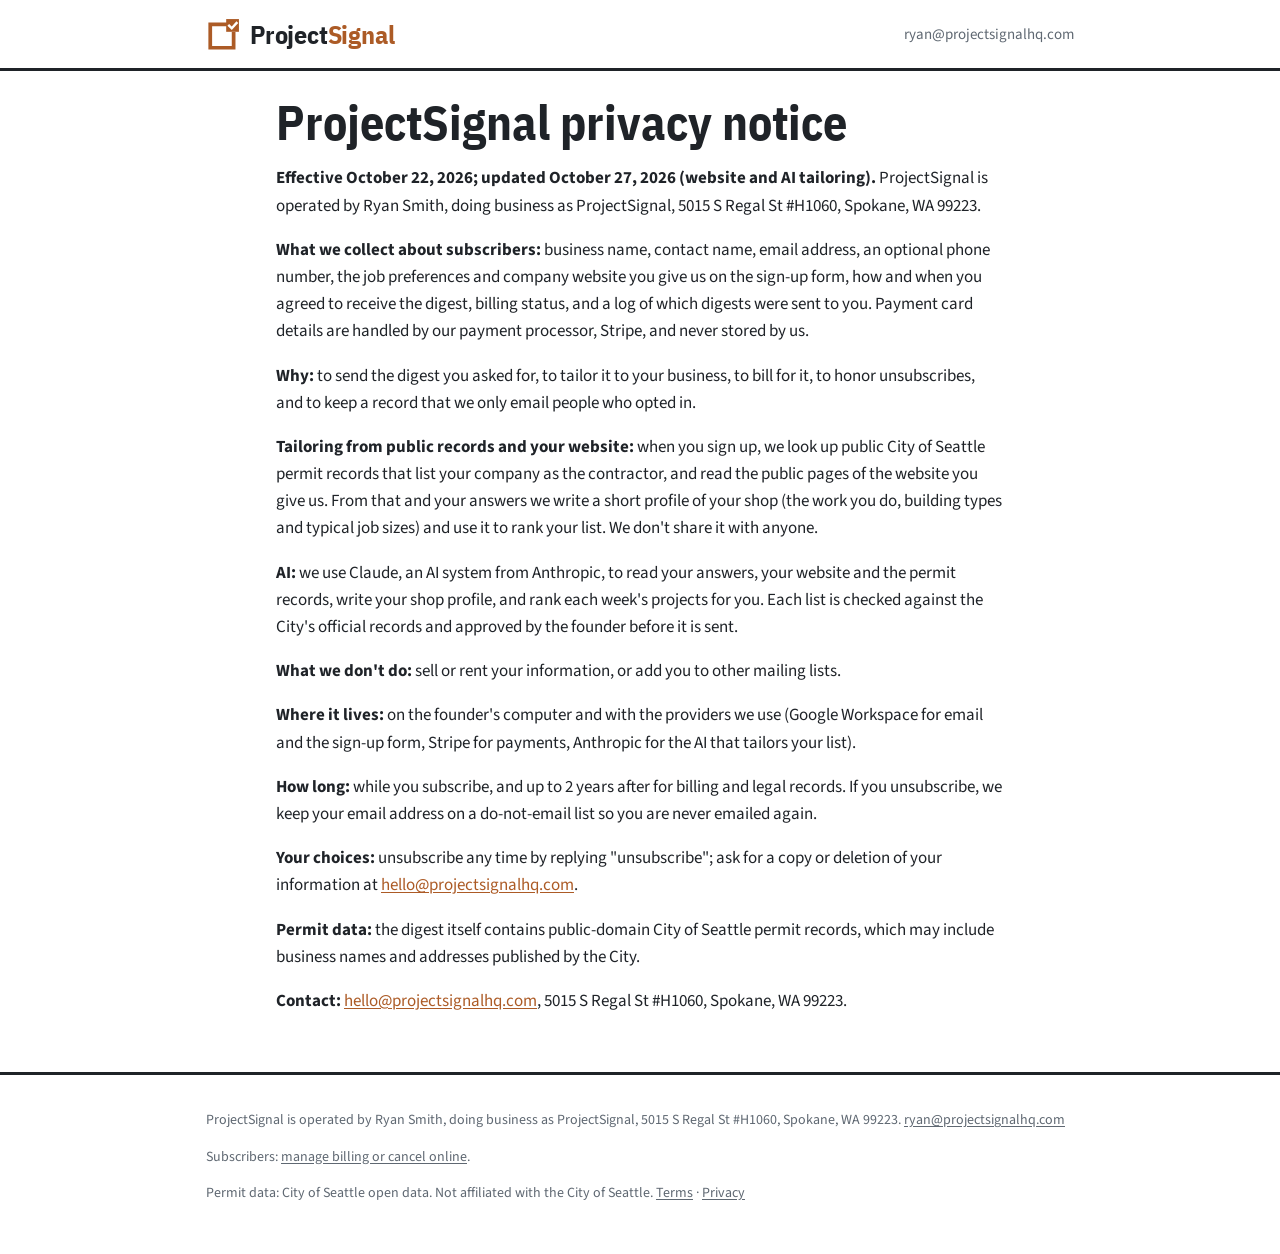
==== privacy.html @ 1ce3e900 "Sign-up: company website field, confirmation page, timeout handling; privacy notice: website + AI ta" ====
<!doctype html>
<html lang="en">
<head>
<meta charset="utf-8">
<meta name="viewport" content="width=device-width,initial-scale=1">
<title>Privacy notice | ProjectSignal</title>
<meta name="description" content="ProjectSignal privacy notice">
<link rel="icon" href="favicon.svg" type="image/svg+xml">
<link rel="canonical" href="https://projectsignalhq.com/privacy.html">
<meta property="og:type" content="website">
<meta property="og:site_name" content="ProjectSignal">
<meta property="og:title" content="Privacy notice | ProjectSignal">
<meta property="og:description" content="ProjectSignal privacy notice">
<meta property="og:url" content="https://projectsignalhq.com/privacy.html">
<meta property="og:image" content="https://projectsignalhq.com/brand/og-card.png">
<meta property="og:image:width" content="1200">
<meta property="og:image:height" content="630">
<meta name="twitter:card" content="summary_large_image">
<link rel="preconnect" href="https://fonts.googleapis.com"><link rel="preconnect" href="https://fonts.gstatic.com" crossorigin><link rel="stylesheet" href="https://fonts.googleapis.com/css2?family=IBM+Plex+Mono:wght@500&family=IBM+Plex+Sans+Condensed:wght@600;700&family=Source+Sans+3:wght@400;600;700&display=swap">
<link rel="stylesheet" href="styles.css">
</head>
<body>
<header class="top"><div class="wrap"><a class="wordmark" href="index.html"><img src="favicon.svg" alt=""><span class="wm">Project<span>Signal</span></span></a><a class="contact" href="mailto:ryan@projectsignalhq.com">ryan@projectsignalhq.com</a></div></header>
<main class="wrap doc">
<h1>ProjectSignal privacy notice</h1>
<p><strong>Effective October 22, 2026; updated October 27, 2026 (website and AI tailoring).</strong> ProjectSignal is operated by Ryan Smith, doing business as ProjectSignal, 5015 S Regal St #H1060, Spokane, WA 99223.</p>
<p><strong>What we collect about subscribers:</strong> business name, contact name, email address, an optional phone number, the job preferences and company website you give us on the sign-up form, how and when you agreed to receive the digest, billing status, and a log of which digests were sent to you. Payment card details are handled by our payment processor, Stripe, and never stored by us.</p>
<p><strong>Why:</strong> to send the digest you asked for, to tailor it to your business, to bill for it, to honor unsubscribes, and to keep a record that we only email people who opted in.</p>
<p><strong>Tailoring from public records and your website:</strong> when you sign up, we look up public City of Seattle permit records that list your company as the contractor, and read the public pages of the website you give us. From that and your answers we write a short profile of your shop (the work you do, building types and typical job sizes) and use it to rank your list. We don't share it with anyone.</p>
<p><strong>AI:</strong> we use Claude, an AI system from Anthropic, to read your answers, your website and the permit records, write your shop profile, and rank each week's projects for you. Each list is checked against the City's official records and approved by the founder before it is sent.</p>
<p><strong>What we don't do:</strong> sell or rent your information, or add you to other mailing lists.</p>
<p><strong>Where it lives:</strong> on the founder's computer and with the providers we use (Google Workspace for email and the sign-up form, Stripe for payments, Anthropic for the AI that tailors your list).</p>
<p><strong>How long:</strong> while you subscribe, and up to 2 years after for billing and legal records. If you unsubscribe, we keep your email address on a do-not-email list so you are never emailed again.</p>
<p><strong>Your choices:</strong> unsubscribe any time by replying "unsubscribe"; ask for a copy or deletion of your information at <a href="mailto:hello@projectsignalhq.com">hello@projectsignalhq.com</a>.</p>
<p><strong>Permit data:</strong> the digest itself contains public-domain City of Seattle permit records, which may include business names and addresses published by the City.</p>
<p><strong>Contact:</strong> <a href="mailto:hello@projectsignalhq.com">hello@projectsignalhq.com</a>, 5015 S Regal St #H1060, Spokane, WA 99223.</p>
</main>
<footer><div class="wrap"><p>ProjectSignal is operated by Ryan Smith, doing business as ProjectSignal, 5015 S Regal St #H1060, Spokane, WA 99223. <a href="mailto:ryan@projectsignalhq.com">ryan@projectsignalhq.com</a></p><p>Subscribers: <a href="https://billing.stripe.com/p/login/8x228q0Ri2bh69bcdr8Zq00">manage billing or cancel online</a>.</p><p>Permit data: City of Seattle open data. Not affiliated with the City of Seattle. <a href="terms.html">Terms</a> · <a href="privacy.html">Privacy</a></p></div></footer>
</body>
</html>
---- styles.css ----
/* ProjectSignal: "Permit Mark" identity on white. Accent #AC5B26 (white text 4.9:1; on white 5.0:1+). */
:root{--paper:#FFFFFF;--sheet:#FFFFFF;--panel:#F6F4F0;--ink:#1F2328;--muted:#5F6872;--rule:#D9D2C5;--accent:#AC5B26;--on-accent:#FFFFFF;--link:#AC5B26}
*{box-sizing:border-box}
html{-webkit-text-size-adjust:100%}
body{margin:0;background:var(--paper);color:var(--ink);font:17px/1.6 "Source Sans 3",-apple-system,"Segoe UI",Roboto,Arial,sans-serif}
a{color:var(--link);text-underline-offset:2px}
h1,h2,h3,.wordmark,.eyebrow{font-family:"IBM Plex Sans Condensed","Arial Narrow",Arial,sans-serif}
.mono{font-family:"IBM Plex Mono",ui-monospace,Menlo,monospace;font-variant-numeric:tabular-nums}
.wrap{max-width:900px;margin:0 auto;padding-left:16px;padding-right:16px}
header.top{border-bottom:3px solid var(--ink)}
header.top .wrap{display:flex;align-items:center;justify-content:space-between;gap:12px;padding-top:14px;padding-bottom:12px}
.wordmark{display:flex;align-items:center;gap:10px;text-decoration:none;font-weight:700;font-size:26px;letter-spacing:-.2px;color:var(--ink)}
.wordmark .wm span{color:var(--accent)}
.wordmark img{width:34px;height:34px;display:block}
.top .contact{font-size:15px;color:var(--muted);text-decoration:none}
.hero{padding-top:40px;padding-bottom:28px}
.eyebrow{color:var(--accent);font-weight:700;font-size:14px;letter-spacing:.08em;text-transform:uppercase;margin:0 0 8px}
h1{font-size:clamp(32px,5.4vw,48px);line-height:1.08;margin:0 0 14px}
.lede{font-size:19px;margin:0 0 20px;max-width:680px}
.btn{display:inline-block;background:var(--accent);color:var(--on-accent);text-decoration:none;font-weight:700;padding:12px 20px;border-radius:4px}
.small{color:var(--muted);font-size:15px}
.sheet{background:var(--sheet);border:1px solid var(--rule);border-top:4px solid var(--accent);margin:8px 0 10px}
.sheet-head{display:flex;justify-content:space-between;flex-wrap:wrap;gap:6px 16px;padding:12px 16px;border-bottom:1px solid var(--rule);font-size:15px}
.sheet-head b{font-family:"IBM Plex Sans Condensed","Arial Narrow",Arial,sans-serif;font-size:19px}
.row{display:grid;grid-template-columns:130px 1fr;gap:4px 16px;padding:14px 16px;border-bottom:1px solid var(--rule)}
.row:last-child{border-bottom:0}
.value{font-weight:600;font-size:17px}
.desc{margin:0 0 4px}
.meta{color:var(--muted);font-size:14px}
.more{padding:12px 16px;background:var(--panel);font-weight:600}
section{padding-top:30px;padding-bottom:30px;border-top:1px solid var(--rule)}
h2{font-size:26px;margin:0 0 12px}
.note{background:var(--sheet);border-left:4px solid var(--accent);padding:16px 18px;max-width:700px}
.note p{margin:0 0 10px}
.note p:last-child{margin:0}
.terms{display:grid;grid-template-columns:repeat(auto-fit,minmax(240px,1fr));gap:12px;margin:0;padding:0;list-style:none}
.terms li{background:var(--sheet);border:1px solid var(--rule);padding:12px 14px}
.terms b{display:block}
footer{border-top:3px solid var(--ink);color:var(--muted);font-size:14px;padding-top:20px;padding-bottom:36px;margin-top:10px}
footer a{color:var(--muted)}
.doc{padding-top:26px;padding-bottom:30px;max-width:760px}
.doc li{margin:6px 0}
@media (max-width:560px){.row{grid-template-columns:1fr}.wordmark{font-size:22px}.top .contact{display:none}}
.steps{display:grid;grid-template-columns:repeat(auto-fit,minmax(300px,1fr));gap:14px;margin:0;padding:0;list-style:none}
.steps li{border:1px solid var(--rule);border-top:3px solid var(--ink);padding:14px 16px}
.steps b{display:block;font-family:"IBM Plex Sans Condensed","Arial Narrow",Arial,sans-serif;font-size:19px;margin-bottom:4px}
.preview .row{grid-template-columns:140px 1fr}
.lock{color:var(--muted);font-size:14px}
.price{font-family:"IBM Plex Sans Condensed","Arial Narrow",Arial,sans-serif;font-size:42px;font-weight:700;margin:0}
.price small{font-size:18px;font-weight:600;color:var(--muted)}
.included{columns:2 260px;column-gap:28px;padding-left:20px}
.included li{margin:0 0 8px;break-inside:avoid}
.stat{font-weight:700;color:var(--accent)}
@media (max-width:560px){.preview .row{grid-template-columns:1fr}.price{font-size:36px}}
.form{display:grid;gap:16px;max-width:640px;margin-top:20px}
.form label{display:grid;gap:6px;font-weight:600}
.form input:not([type=checkbox]),.form select,.form textarea{font:inherit;font-weight:400;padding:10px 12px;border:1px solid #B9B2A6;border-radius:4px;background:#fff;color:var(--ink);width:100%}
.form input:focus,.form select:focus,.form textarea:focus{outline:2px solid var(--accent);outline-offset:1px}
.form fieldset{border:1px solid var(--rule);padding:12px 14px;margin:0;display:grid;gap:6px}
.form legend{font-weight:600;padding:0 4px}
.form .opt{display:flex;gap:10px;align-items:flex-start;font-weight:400}
.form .opt input{margin-top:5px;width:18px;height:18px;accent-color:var(--accent)}
.form .consent{background:var(--panel);padding:12px 14px}
.two{display:grid;grid-template-columns:1fr 1fr;gap:16px}
.hint{font-weight:400;font-size:14px;color:var(--muted)}
.req{color:var(--accent)}
.hp{position:absolute;left:-9999px;width:1px;height:1px;overflow:hidden}
.error{color:#B42318;font-weight:600;margin:0}
.notice{background:var(--panel);padding:12px 14px;border-left:4px solid var(--accent)}
.form .btn{border:0;cursor:pointer;font:700 17px "Source Sans 3",-apple-system,"Segoe UI",Roboto,Arial,sans-serif;justify-self:start}
.form .btn:disabled{opacity:.6;cursor:default}
@media (max-width:560px){.two{grid-template-columns:1fr}}
/* Photos (Adobe Stock, Enhanced license; sources and license record in docs/site_publishing.md) */
.band{margin:0;border-top:1px solid var(--rule)}
.band img{display:block;width:100%;height:clamp(200px,34vw,420px);object-fit:cover;object-position:30% 60%}
.band+section{border-top:3px solid var(--ink)}
.photo{margin:18px 0 0}
.photo img{display:block;width:100%;height:clamp(190px,30vw,290px);object-fit:cover;border-top:3px solid var(--ink)}
.photo figcaption{color:var(--muted);font-size:15px;margin-top:8px;max-width:700px}
.ryan{display:grid;gap:18px}
.ryan .side{display:block;width:100%;height:100%;min-height:220px;max-height:320px;object-fit:cover}
@media (min-width:700px){.ryan:has(.side){grid-template-columns:1fr 1.4fr;align-items:stretch}.ryan .side{max-height:none}}
.next{list-style:none;margin:18px 0;padding:0;display:grid;gap:12px;max-width:700px}
.next li{border:1px solid var(--rule);border-left:4px solid var(--accent);padding:12px 16px}
.next b{display:block;font-family:"IBM Plex Sans Condensed","Arial Narrow",Arial,sans-serif;font-size:19px}
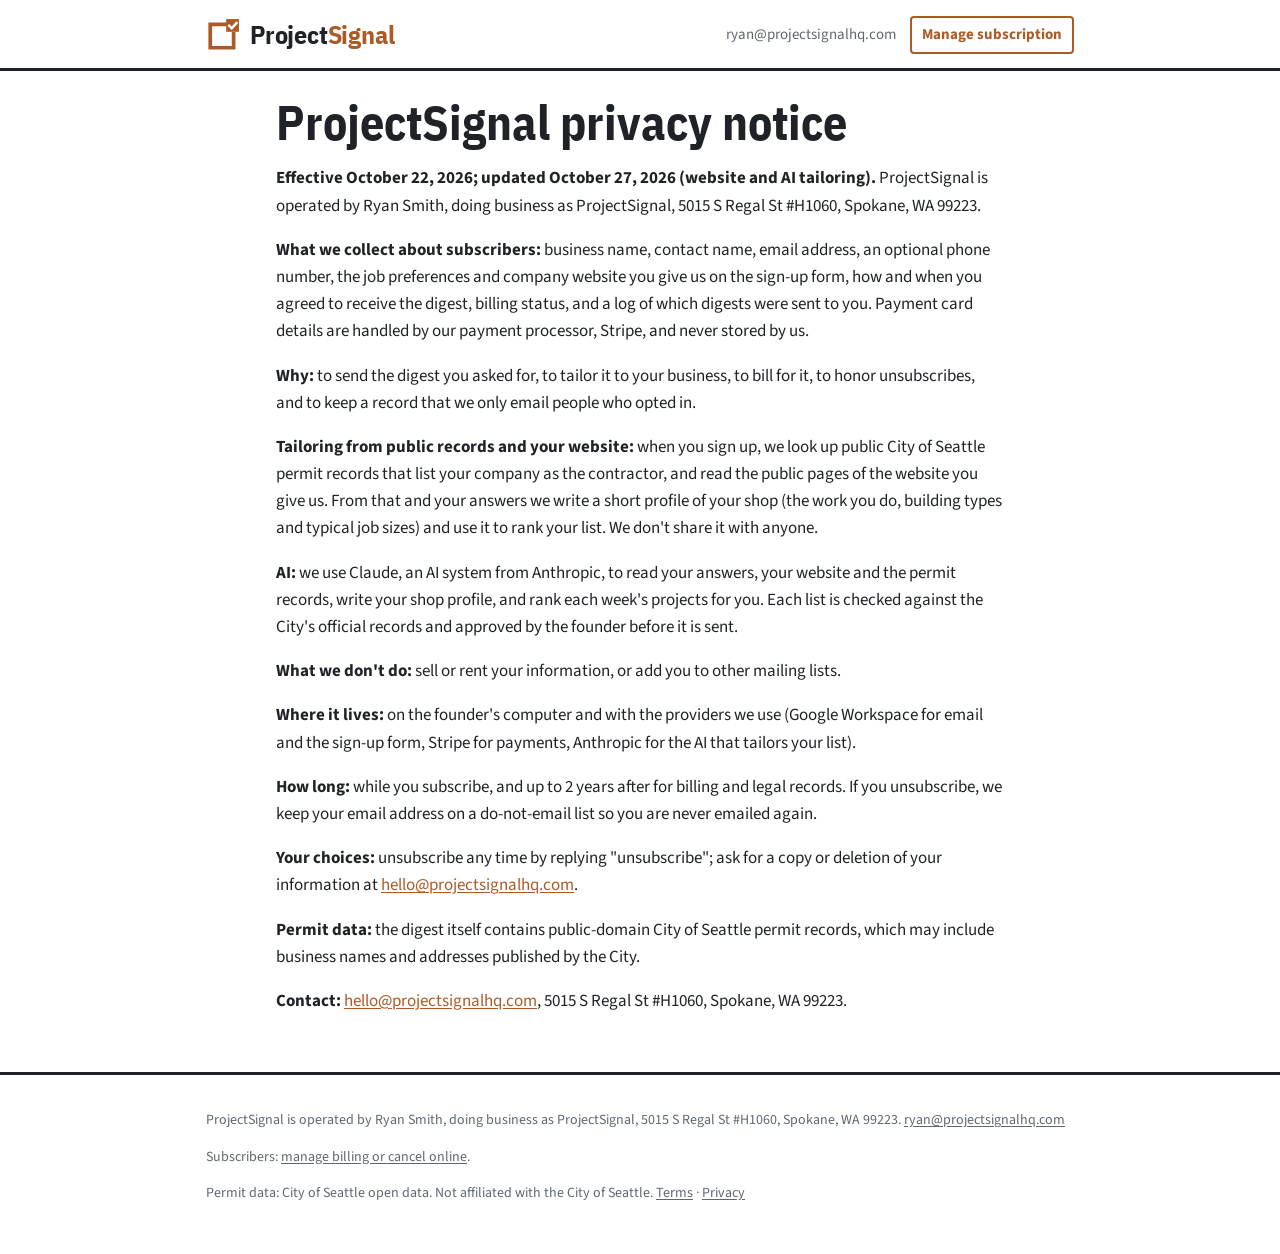
==== commit 8f232a06: "Header Manage subscription button; confirmation page shows the signup email" ====
--- a/privacy.html
+++ b/privacy.html
@@ -20,7 +20,7 @@
 <link rel="stylesheet" href="styles.css">
 </head>
 <body>
-<header class="top"><div class="wrap"><a class="wordmark" href="index.html"><img src="favicon.svg" alt=""><span class="wm">Project<span>Signal</span></span></a><a class="contact" href="mailto:ryan@projectsignalhq.com">ryan@projectsignalhq.com</a></div></header>
+<header class="top"><div class="wrap"><a class="wordmark" href="index.html"><img src="favicon.svg" alt=""><span class="wm">Project<span>Signal</span></span></a><nav class="topnav"><a class="contact" href="mailto:ryan@projectsignalhq.com">ryan@projectsignalhq.com</a><a class="manage" href="https://billing.stripe.com/p/login/8x228q0Ri2bh69bcdr8Zq00">Manage subscription</a></nav></div></header>
 <main class="wrap doc">
 <h1>ProjectSignal privacy notice</h1>
 <p><strong>Effective October 22, 2026; updated October 27, 2026 (website and AI tailoring).</strong> ProjectSignal is operated by Ryan Smith, doing business as ProjectSignal, 5015 S Regal St #H1060, Spokane, WA 99223.</p>
--- a/styles.css
+++ b/styles.css
@@ -83,3 +83,7 @@
 .next{list-style:none;margin:18px 0;padding:0;display:grid;gap:12px;max-width:700px}
 .next li{border:1px solid var(--rule);border-left:4px solid var(--accent);padding:12px 16px}
 .next b{display:block;font-family:"IBM Plex Sans Condensed","Arial Narrow",Arial,sans-serif;font-size:19px}
+.topnav{display:flex;align-items:center;gap:14px}
+.top .manage{font-size:15px;font-weight:700;color:var(--accent);text-decoration:none;border:2px solid var(--accent);border-radius:4px;padding:5px 10px;white-space:nowrap}
+.top .manage:hover{background:var(--accent);color:var(--on-accent)}
+@media (max-width:560px){.top .manage{font-size:14px;padding:4px 8px}}
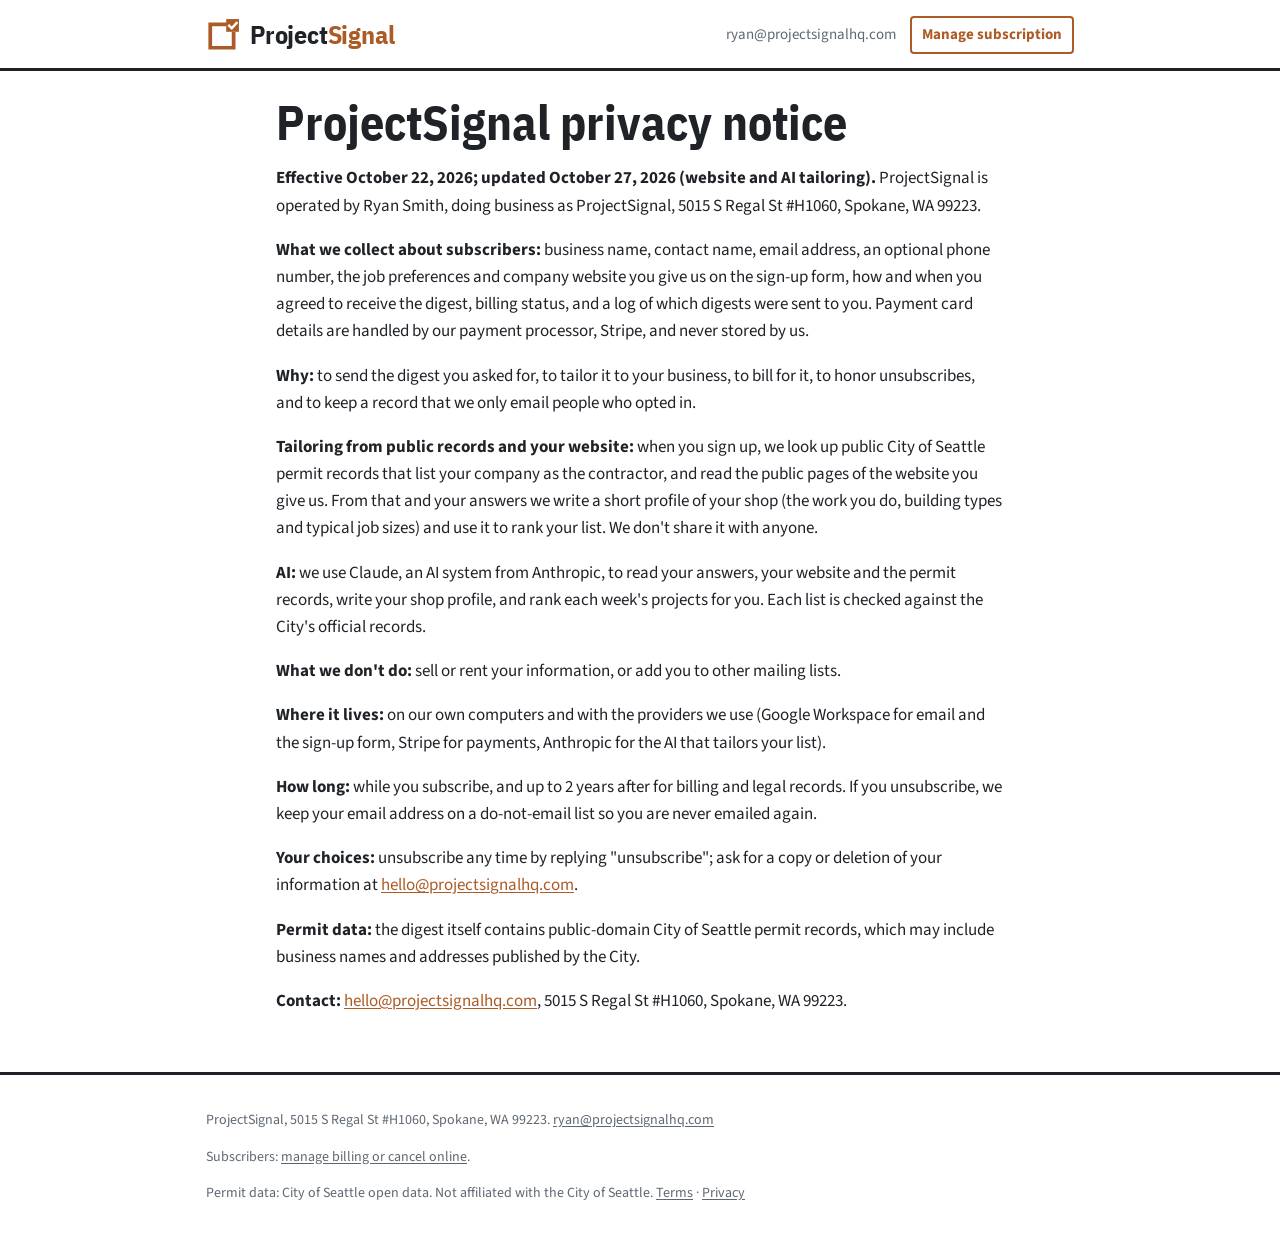
==== commit d4dd75b7: "Remove founder-approval claims and founder name outside the bio" ====
--- a/privacy.html
+++ b/privacy.html
@@ -27,14 +27,14 @@
 <p><strong>What we collect about subscribers:</strong> business name, contact name, email address, an optional phone number, the job preferences and company website you give us on the sign-up form, how and when you agreed to receive the digest, billing status, and a log of which digests were sent to you. Payment card details are handled by our payment processor, Stripe, and never stored by us.</p>
 <p><strong>Why:</strong> to send the digest you asked for, to tailor it to your business, to bill for it, to honor unsubscribes, and to keep a record that we only email people who opted in.</p>
 <p><strong>Tailoring from public records and your website:</strong> when you sign up, we look up public City of Seattle permit records that list your company as the contractor, and read the public pages of the website you give us. From that and your answers we write a short profile of your shop (the work you do, building types and typical job sizes) and use it to rank your list. We don't share it with anyone.</p>
-<p><strong>AI:</strong> we use Claude, an AI system from Anthropic, to read your answers, your website and the permit records, write your shop profile, and rank each week's projects for you. Each list is checked against the City's official records and approved by the founder before it is sent.</p>
+<p><strong>AI:</strong> we use Claude, an AI system from Anthropic, to read your answers, your website and the permit records, write your shop profile, and rank each week's projects for you. Each list is checked against the City's official records.</p>
 <p><strong>What we don't do:</strong> sell or rent your information, or add you to other mailing lists.</p>
-<p><strong>Where it lives:</strong> on the founder's computer and with the providers we use (Google Workspace for email and the sign-up form, Stripe for payments, Anthropic for the AI that tailors your list).</p>
+<p><strong>Where it lives:</strong> on our own computers and with the providers we use (Google Workspace for email and the sign-up form, Stripe for payments, Anthropic for the AI that tailors your list).</p>
 <p><strong>How long:</strong> while you subscribe, and up to 2 years after for billing and legal records. If you unsubscribe, we keep your email address on a do-not-email list so you are never emailed again.</p>
 <p><strong>Your choices:</strong> unsubscribe any time by replying "unsubscribe"; ask for a copy or deletion of your information at <a href="mailto:hello@projectsignalhq.com">hello@projectsignalhq.com</a>.</p>
 <p><strong>Permit data:</strong> the digest itself contains public-domain City of Seattle permit records, which may include business names and addresses published by the City.</p>
 <p><strong>Contact:</strong> <a href="mailto:hello@projectsignalhq.com">hello@projectsignalhq.com</a>, 5015 S Regal St #H1060, Spokane, WA 99223.</p>
 </main>
-<footer><div class="wrap"><p>ProjectSignal is operated by Ryan Smith, doing business as ProjectSignal, 5015 S Regal St #H1060, Spokane, WA 99223. <a href="mailto:ryan@projectsignalhq.com">ryan@projectsignalhq.com</a></p><p>Subscribers: <a href="https://billing.stripe.com/p/login/8x228q0Ri2bh69bcdr8Zq00">manage billing or cancel online</a>.</p><p>Permit data: City of Seattle open data. Not affiliated with the City of Seattle. <a href="terms.html">Terms</a> · <a href="privacy.html">Privacy</a></p></div></footer>
+<footer><div class="wrap"><p>ProjectSignal, 5015 S Regal St #H1060, Spokane, WA 99223. <a href="mailto:ryan@projectsignalhq.com">ryan@projectsignalhq.com</a></p><p>Subscribers: <a href="https://billing.stripe.com/p/login/8x228q0Ri2bh69bcdr8Zq00">manage billing or cancel online</a>.</p><p>Permit data: City of Seattle open data. Not affiliated with the City of Seattle. <a href="terms.html">Terms</a> · <a href="privacy.html">Privacy</a></p></div></footer>
 </body>
 </html>
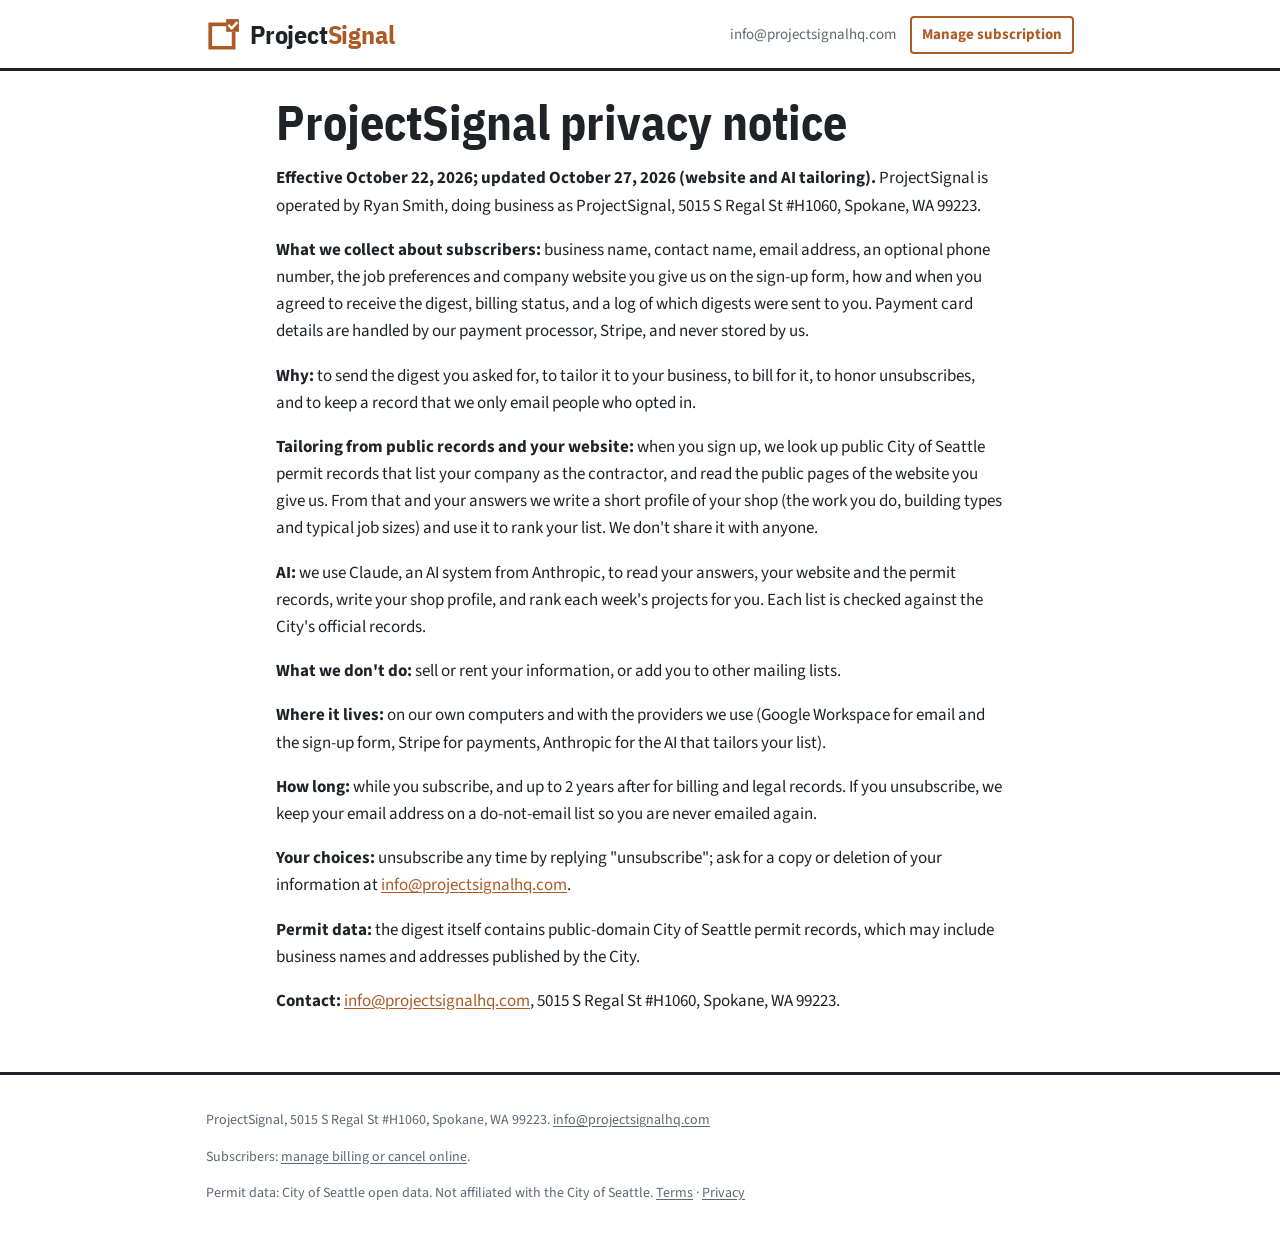
==== commit de93cfc7: "Company contact address is now info@projectsignalhq.com" ====
--- a/privacy.html
+++ b/privacy.html
@@ -20,7 +20,7 @@
 <link rel="stylesheet" href="styles.css">
 </head>
 <body>
-<header class="top"><div class="wrap"><a class="wordmark" href="index.html"><img src="favicon.svg" alt=""><span class="wm">Project<span>Signal</span></span></a><nav class="topnav"><a class="contact" href="mailto:ryan@projectsignalhq.com">ryan@projectsignalhq.com</a><a class="manage" href="https://billing.stripe.com/p/login/8x228q0Ri2bh69bcdr8Zq00">Manage subscription</a></nav></div></header>
+<header class="top"><div class="wrap"><a class="wordmark" href="index.html"><img src="favicon.svg" alt=""><span class="wm">Project<span>Signal</span></span></a><nav class="topnav"><a class="contact" href="mailto:info@projectsignalhq.com">info@projectsignalhq.com</a><a class="manage" href="https://billing.stripe.com/p/login/8x228q0Ri2bh69bcdr8Zq00">Manage subscription</a></nav></div></header>
 <main class="wrap doc">
 <h1>ProjectSignal privacy notice</h1>
 <p><strong>Effective October 22, 2026; updated October 27, 2026 (website and AI tailoring).</strong> ProjectSignal is operated by Ryan Smith, doing business as ProjectSignal, 5015 S Regal St #H1060, Spokane, WA 99223.</p>
@@ -31,10 +31,10 @@
 <p><strong>What we don't do:</strong> sell or rent your information, or add you to other mailing lists.</p>
 <p><strong>Where it lives:</strong> on our own computers and with the providers we use (Google Workspace for email and the sign-up form, Stripe for payments, Anthropic for the AI that tailors your list).</p>
 <p><strong>How long:</strong> while you subscribe, and up to 2 years after for billing and legal records. If you unsubscribe, we keep your email address on a do-not-email list so you are never emailed again.</p>
-<p><strong>Your choices:</strong> unsubscribe any time by replying "unsubscribe"; ask for a copy or deletion of your information at <a href="mailto:hello@projectsignalhq.com">hello@projectsignalhq.com</a>.</p>
+<p><strong>Your choices:</strong> unsubscribe any time by replying "unsubscribe"; ask for a copy or deletion of your information at <a href="mailto:info@projectsignalhq.com">info@projectsignalhq.com</a>.</p>
 <p><strong>Permit data:</strong> the digest itself contains public-domain City of Seattle permit records, which may include business names and addresses published by the City.</p>
-<p><strong>Contact:</strong> <a href="mailto:hello@projectsignalhq.com">hello@projectsignalhq.com</a>, 5015 S Regal St #H1060, Spokane, WA 99223.</p>
+<p><strong>Contact:</strong> <a href="mailto:info@projectsignalhq.com">info@projectsignalhq.com</a>, 5015 S Regal St #H1060, Spokane, WA 99223.</p>
 </main>
-<footer><div class="wrap"><p>ProjectSignal, 5015 S Regal St #H1060, Spokane, WA 99223. <a href="mailto:ryan@projectsignalhq.com">ryan@projectsignalhq.com</a></p><p>Subscribers: <a href="https://billing.stripe.com/p/login/8x228q0Ri2bh69bcdr8Zq00">manage billing or cancel online</a>.</p><p>Permit data: City of Seattle open data. Not affiliated with the City of Seattle. <a href="terms.html">Terms</a> · <a href="privacy.html">Privacy</a></p></div></footer>
+<footer><div class="wrap"><p>ProjectSignal, 5015 S Regal St #H1060, Spokane, WA 99223. <a href="mailto:info@projectsignalhq.com">info@projectsignalhq.com</a></p><p>Subscribers: <a href="https://billing.stripe.com/p/login/8x228q0Ri2bh69bcdr8Zq00">manage billing or cancel online</a>.</p><p>Permit data: City of Seattle open data. Not affiliated with the City of Seattle. <a href="terms.html">Terms</a> · <a href="privacy.html">Privacy</a></p></div></footer>
 </body>
 </html>
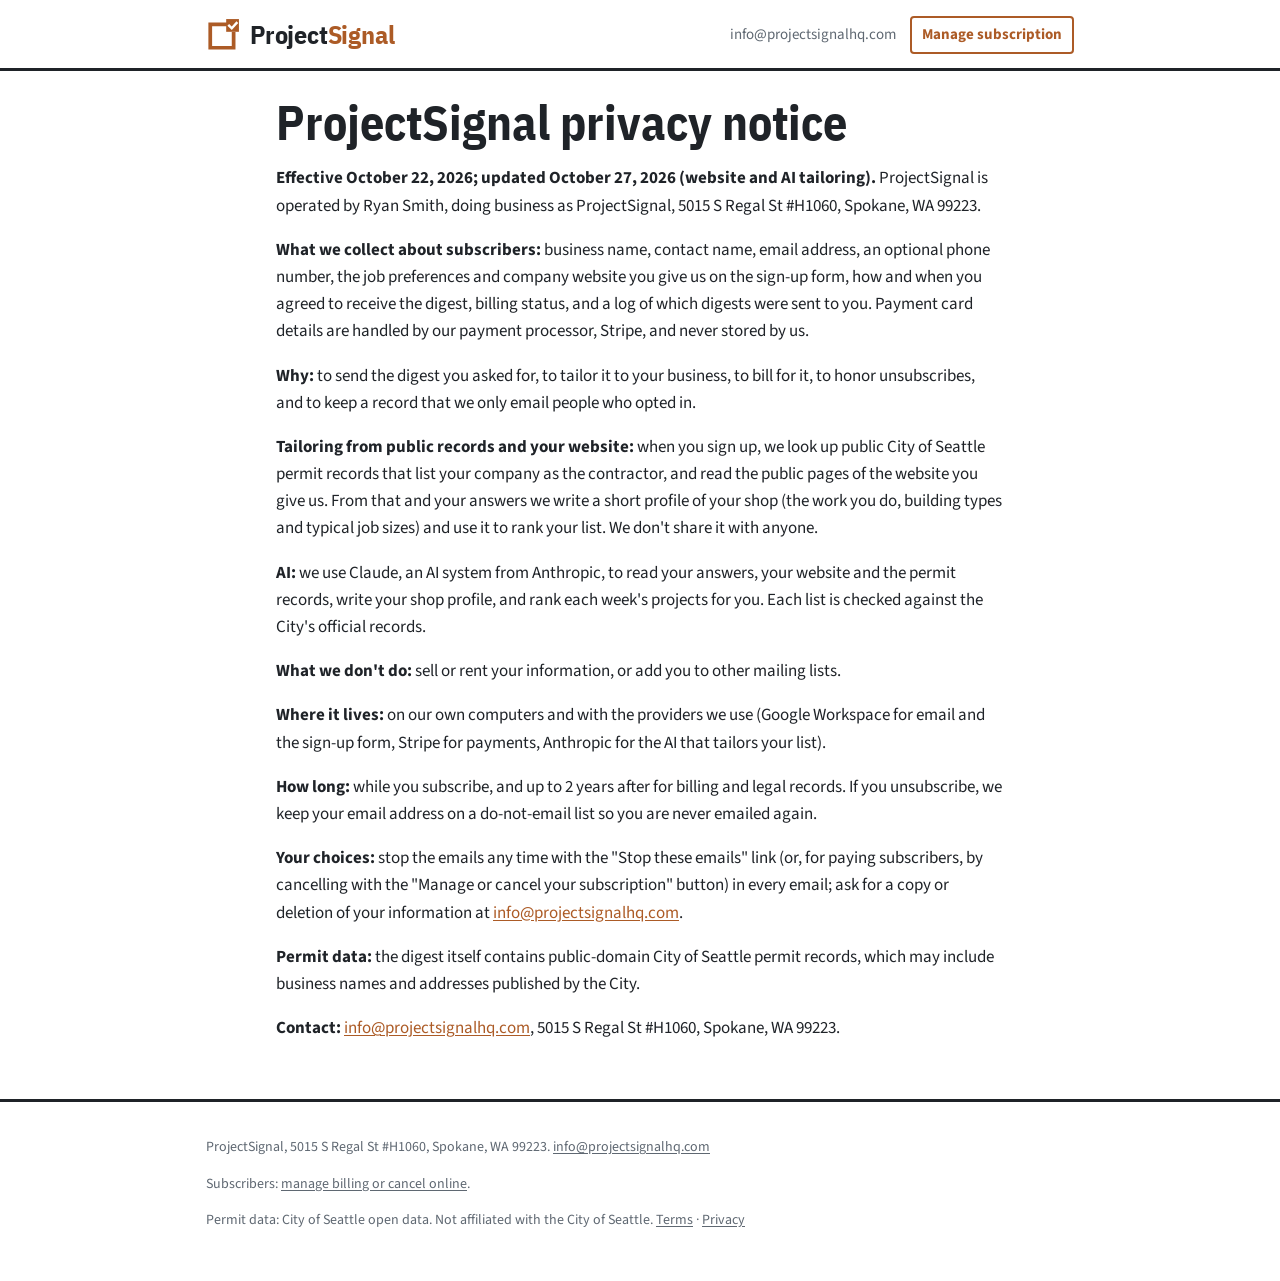
==== commit 26eec714: "Terms and Privacy: stop link for trials, Manage subscription button for subscribers" ====
--- a/privacy.html
+++ b/privacy.html
@@ -31,7 +31,7 @@
 <p><strong>What we don't do:</strong> sell or rent your information, or add you to other mailing lists.</p>
 <p><strong>Where it lives:</strong> on our own computers and with the providers we use (Google Workspace for email and the sign-up form, Stripe for payments, Anthropic for the AI that tailors your list).</p>
 <p><strong>How long:</strong> while you subscribe, and up to 2 years after for billing and legal records. If you unsubscribe, we keep your email address on a do-not-email list so you are never emailed again.</p>
-<p><strong>Your choices:</strong> unsubscribe any time by replying "unsubscribe"; ask for a copy or deletion of your information at <a href="mailto:info@projectsignalhq.com">info@projectsignalhq.com</a>.</p>
+<p><strong>Your choices:</strong> stop the emails any time with the "Stop these emails" link (or, for paying subscribers, by cancelling with the "Manage or cancel your subscription" button) in every email; ask for a copy or deletion of your information at <a href="mailto:info@projectsignalhq.com">info@projectsignalhq.com</a>.</p>
 <p><strong>Permit data:</strong> the digest itself contains public-domain City of Seattle permit records, which may include business names and addresses published by the City.</p>
 <p><strong>Contact:</strong> <a href="mailto:info@projectsignalhq.com">info@projectsignalhq.com</a>, 5015 S Regal St #H1060, Spokane, WA 99223.</p>
 </main>
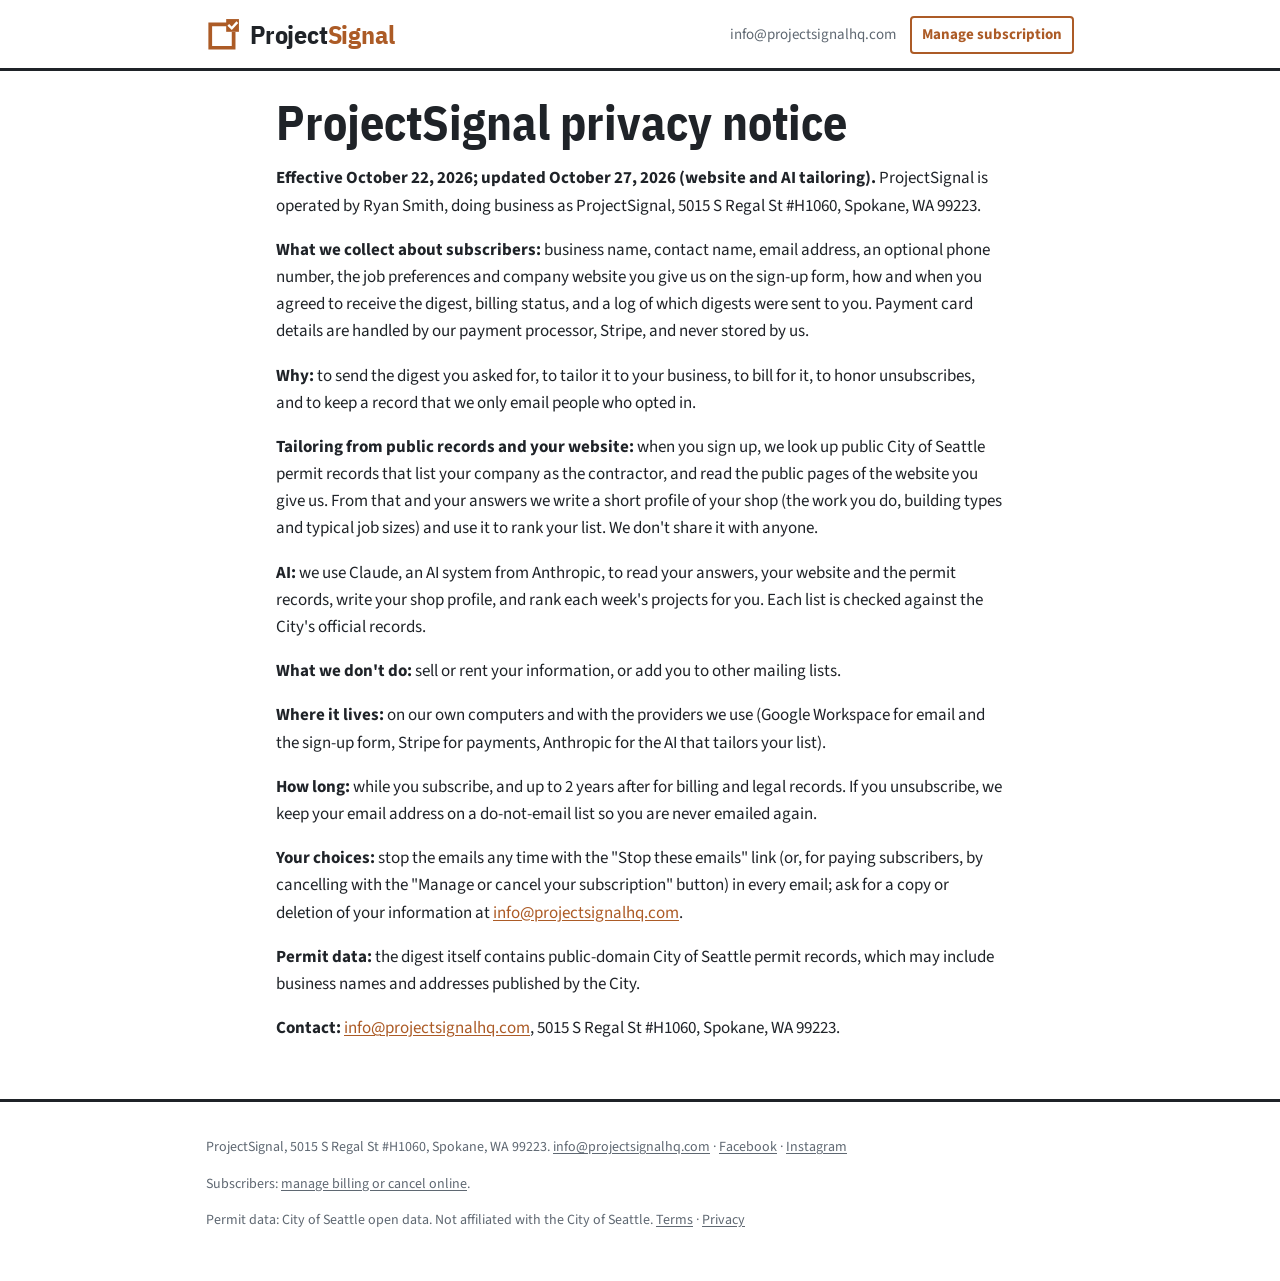
==== commit 082fdc3c: "Footer: links to Facebook and Instagram" ====
--- a/privacy.html
+++ b/privacy.html
@@ -35,6 +35,7 @@
 <p><strong>Permit data:</strong> the digest itself contains public-domain City of Seattle permit records, which may include business names and addresses published by the City.</p>
 <p><strong>Contact:</strong> <a href="mailto:info@projectsignalhq.com">info@projectsignalhq.com</a>, 5015 S Regal St #H1060, Spokane, WA 99223.</p>
 </main>
-<footer><div class="wrap"><p>ProjectSignal, 5015 S Regal St #H1060, Spokane, WA 99223. <a href="mailto:info@projectsignalhq.com">info@projectsignalhq.com</a></p><p>Subscribers: <a href="https://billing.stripe.com/p/login/8x228q0Ri2bh69bcdr8Zq00">manage billing or cancel online</a>.</p><p>Permit data: City of Seattle open data. Not affiliated with the City of Seattle. <a href="terms.html">Terms</a> · <a href="privacy.html">Privacy</a></p></div></footer>
+<footer><div class="wrap"><p>ProjectSignal, 5015 S Regal St #H1060, Spokane, WA 99223. <a href="mailto:info@projectsignalhq.com">info@projectsignalhq.com</a> · <a href="https://www.facebook.com/projectsignalhq" rel="noopener">Facebook</a> · <a href="https://www.instagram.com/projectsignalhq/" rel="noopener">Instagram</a></p><p>Subscribers: <a href="https://billing.stripe.com/p/login/8x228q0Ri2bh69bcdr8Zq00">manage billing or cancel online</a>.</p><p>Permit data: City of Seattle open data. Not affiliated with the City of Seattle. <a href="terms.html">Terms</a> · <a href="privacy.html">Privacy</a></p></div></footer>
+<script>try{var m=/[?&]ref=([A-Za-z0-9_-]{1,24})/.exec(location.search);if(m)localStorage.setItem("ps_ref",JSON.stringify({r:m[1],t:Date.now()}))}catch(e){}</script>
 </body>
 </html>
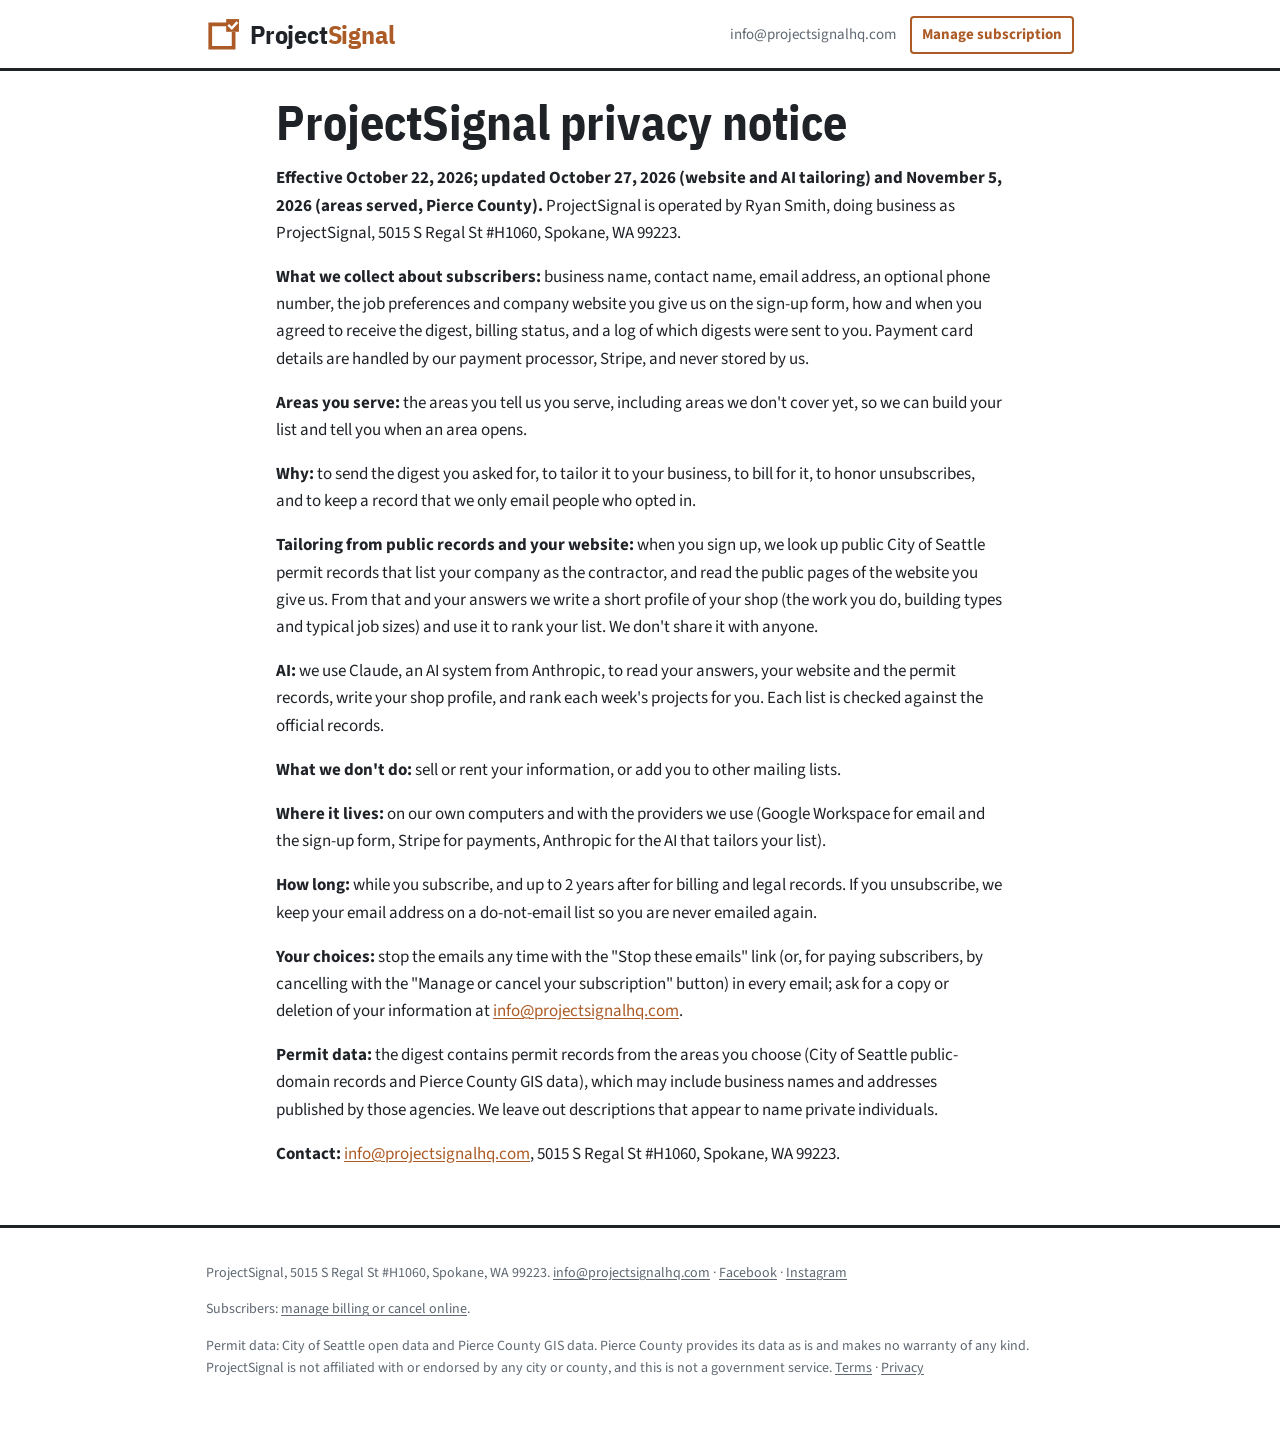
==== commit f696972e: "Add Pierce County: area question at sign-up, coverage, footer, terms and privacy (founder approved 2" ====
--- a/privacy.html
+++ b/privacy.html
@@ -23,19 +23,20 @@
 <header class="top"><div class="wrap"><a class="wordmark" href="index.html"><img src="favicon.svg" alt=""><span class="wm">Project<span>Signal</span></span></a><nav class="topnav"><a class="contact" href="mailto:info@projectsignalhq.com">info@projectsignalhq.com</a><a class="manage" href="https://billing.stripe.com/p/login/8x228q0Ri2bh69bcdr8Zq00">Manage subscription</a></nav></div></header>
 <main class="wrap doc">
 <h1>ProjectSignal privacy notice</h1>
-<p><strong>Effective October 22, 2026; updated October 27, 2026 (website and AI tailoring).</strong> ProjectSignal is operated by Ryan Smith, doing business as ProjectSignal, 5015 S Regal St #H1060, Spokane, WA 99223.</p>
+<p><strong>Effective October 22, 2026; updated October 27, 2026 (website and AI tailoring) and November 5, 2026 (areas served, Pierce County).</strong> ProjectSignal is operated by Ryan Smith, doing business as ProjectSignal, 5015 S Regal St #H1060, Spokane, WA 99223.</p>
 <p><strong>What we collect about subscribers:</strong> business name, contact name, email address, an optional phone number, the job preferences and company website you give us on the sign-up form, how and when you agreed to receive the digest, billing status, and a log of which digests were sent to you. Payment card details are handled by our payment processor, Stripe, and never stored by us.</p>
+<p><strong>Areas you serve:</strong> the areas you tell us you serve, including areas we don't cover yet, so we can build your list and tell you when an area opens.</p>
 <p><strong>Why:</strong> to send the digest you asked for, to tailor it to your business, to bill for it, to honor unsubscribes, and to keep a record that we only email people who opted in.</p>
 <p><strong>Tailoring from public records and your website:</strong> when you sign up, we look up public City of Seattle permit records that list your company as the contractor, and read the public pages of the website you give us. From that and your answers we write a short profile of your shop (the work you do, building types and typical job sizes) and use it to rank your list. We don't share it with anyone.</p>
-<p><strong>AI:</strong> we use Claude, an AI system from Anthropic, to read your answers, your website and the permit records, write your shop profile, and rank each week's projects for you. Each list is checked against the City's official records.</p>
+<p><strong>AI:</strong> we use Claude, an AI system from Anthropic, to read your answers, your website and the permit records, write your shop profile, and rank each week's projects for you. Each list is checked against the official records.</p>
 <p><strong>What we don't do:</strong> sell or rent your information, or add you to other mailing lists.</p>
 <p><strong>Where it lives:</strong> on our own computers and with the providers we use (Google Workspace for email and the sign-up form, Stripe for payments, Anthropic for the AI that tailors your list).</p>
 <p><strong>How long:</strong> while you subscribe, and up to 2 years after for billing and legal records. If you unsubscribe, we keep your email address on a do-not-email list so you are never emailed again.</p>
 <p><strong>Your choices:</strong> stop the emails any time with the "Stop these emails" link (or, for paying subscribers, by cancelling with the "Manage or cancel your subscription" button) in every email; ask for a copy or deletion of your information at <a href="mailto:info@projectsignalhq.com">info@projectsignalhq.com</a>.</p>
-<p><strong>Permit data:</strong> the digest itself contains public-domain City of Seattle permit records, which may include business names and addresses published by the City.</p>
+<p><strong>Permit data:</strong> the digest contains permit records from the areas you choose (City of Seattle public-domain records and Pierce County GIS data), which may include business names and addresses published by those agencies. We leave out descriptions that appear to name private individuals.</p>
 <p><strong>Contact:</strong> <a href="mailto:info@projectsignalhq.com">info@projectsignalhq.com</a>, 5015 S Regal St #H1060, Spokane, WA 99223.</p>
 </main>
-<footer><div class="wrap"><p>ProjectSignal, 5015 S Regal St #H1060, Spokane, WA 99223. <a href="mailto:info@projectsignalhq.com">info@projectsignalhq.com</a> · <a href="https://www.facebook.com/projectsignalhq" rel="noopener">Facebook</a> · <a href="https://www.instagram.com/projectsignalhq/" rel="noopener">Instagram</a></p><p>Subscribers: <a href="https://billing.stripe.com/p/login/8x228q0Ri2bh69bcdr8Zq00">manage billing or cancel online</a>.</p><p>Permit data: City of Seattle open data. Not affiliated with the City of Seattle. <a href="terms.html">Terms</a> · <a href="privacy.html">Privacy</a></p></div></footer>
+<footer><div class="wrap"><p>ProjectSignal, 5015 S Regal St #H1060, Spokane, WA 99223. <a href="mailto:info@projectsignalhq.com">info@projectsignalhq.com</a> · <a href="https://www.facebook.com/projectsignalhq" rel="noopener">Facebook</a> · <a href="https://www.instagram.com/projectsignalhq/" rel="noopener">Instagram</a></p><p>Subscribers: <a href="https://billing.stripe.com/p/login/8x228q0Ri2bh69bcdr8Zq00">manage billing or cancel online</a>.</p><p>Permit data: City of Seattle open data and Pierce County GIS data. Pierce County provides its data as is and makes no warranty of any kind. ProjectSignal is not affiliated with or endorsed by any city or county, and this is not a government service. <a href="terms.html">Terms</a> · <a href="privacy.html">Privacy</a></p></div></footer>
 <script>try{var m=/[?&]ref=([A-Za-z0-9_-]{1,24})/.exec(location.search);if(m)localStorage.setItem("ps_ref",JSON.stringify({r:m[1],t:Date.now()}))}catch(e){}</script>
 </body>
 </html>
